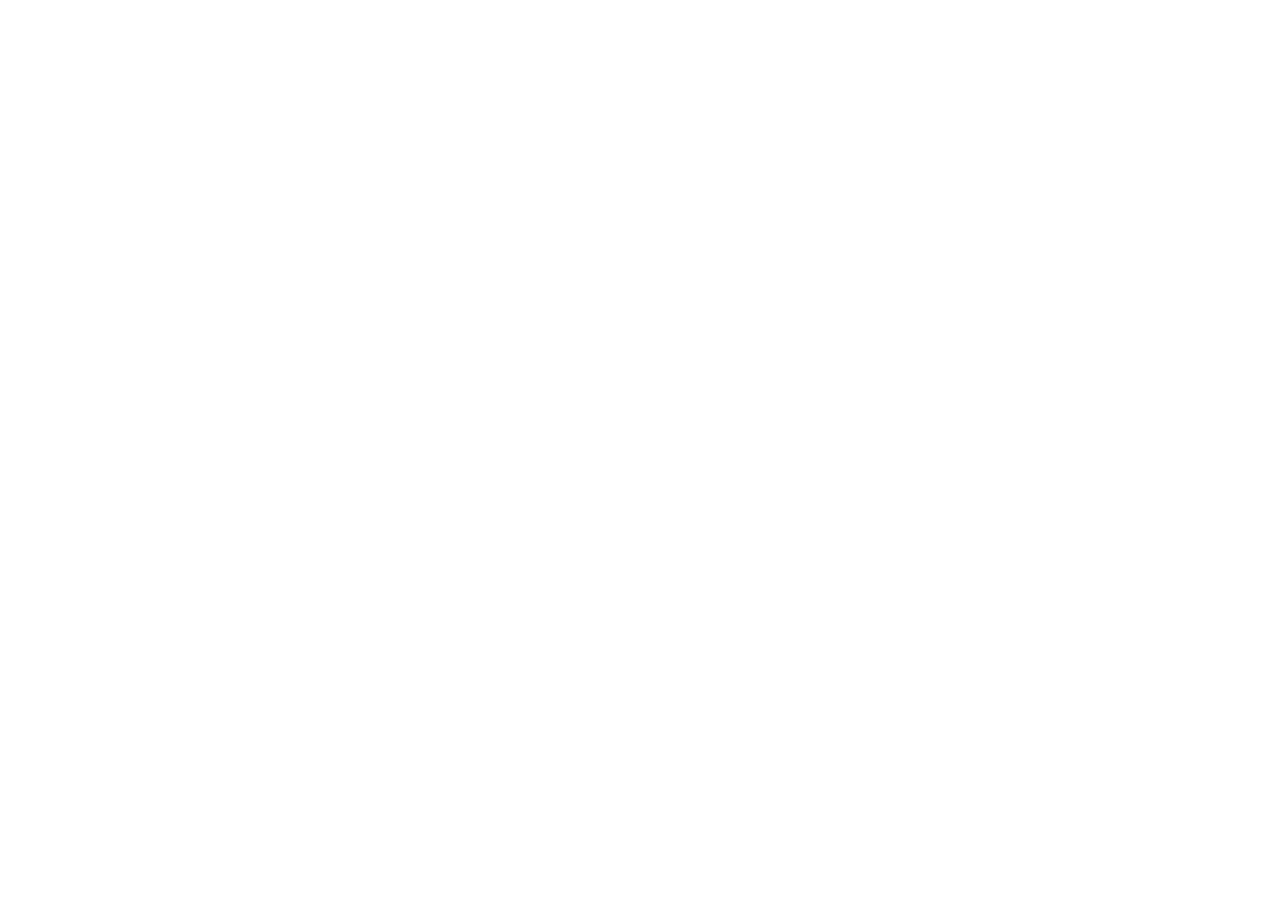
==== index.html @ 13bb92fa "Add files via upload" ====
<!doctype html>
<html lang="ja">
<head>
<meta charset="utf-8">
<meta name="viewport" content="width=device-width, initial-scale=1">
<title>カチタナ</title>
<meta name="description" content="好きなものの価値を、正しく知る。ジュエリー・腕時計・バッグの価値を記録する iPhone アプリ。">
<meta http-equiv="refresh" content="0; url=https://kachitana.notion.site/3f9dd8a45221804c98d0c7c14dd7be90">
<link rel="canonical" href="https://kachitana.notion.site/3f9dd8a45221804c98d0c7c14dd7be90">
<style>
  body { margin: 0; min-height: 100vh; display: flex; align-items: center; justify-content: center;
         background: #1F2A44; color: #fff; font-family: -apple-system, "Hiragino Sans", sans-serif; text-align: center; }
  a { color: #D9B66A; }
</style>
</head>
<body>
  <p>カチタナ<br><a href="https://kachitana.notion.site/3f9dd8a45221804c98d0c7c14dd7be90">トップページへ移動します</a></p>
</body>
</html>
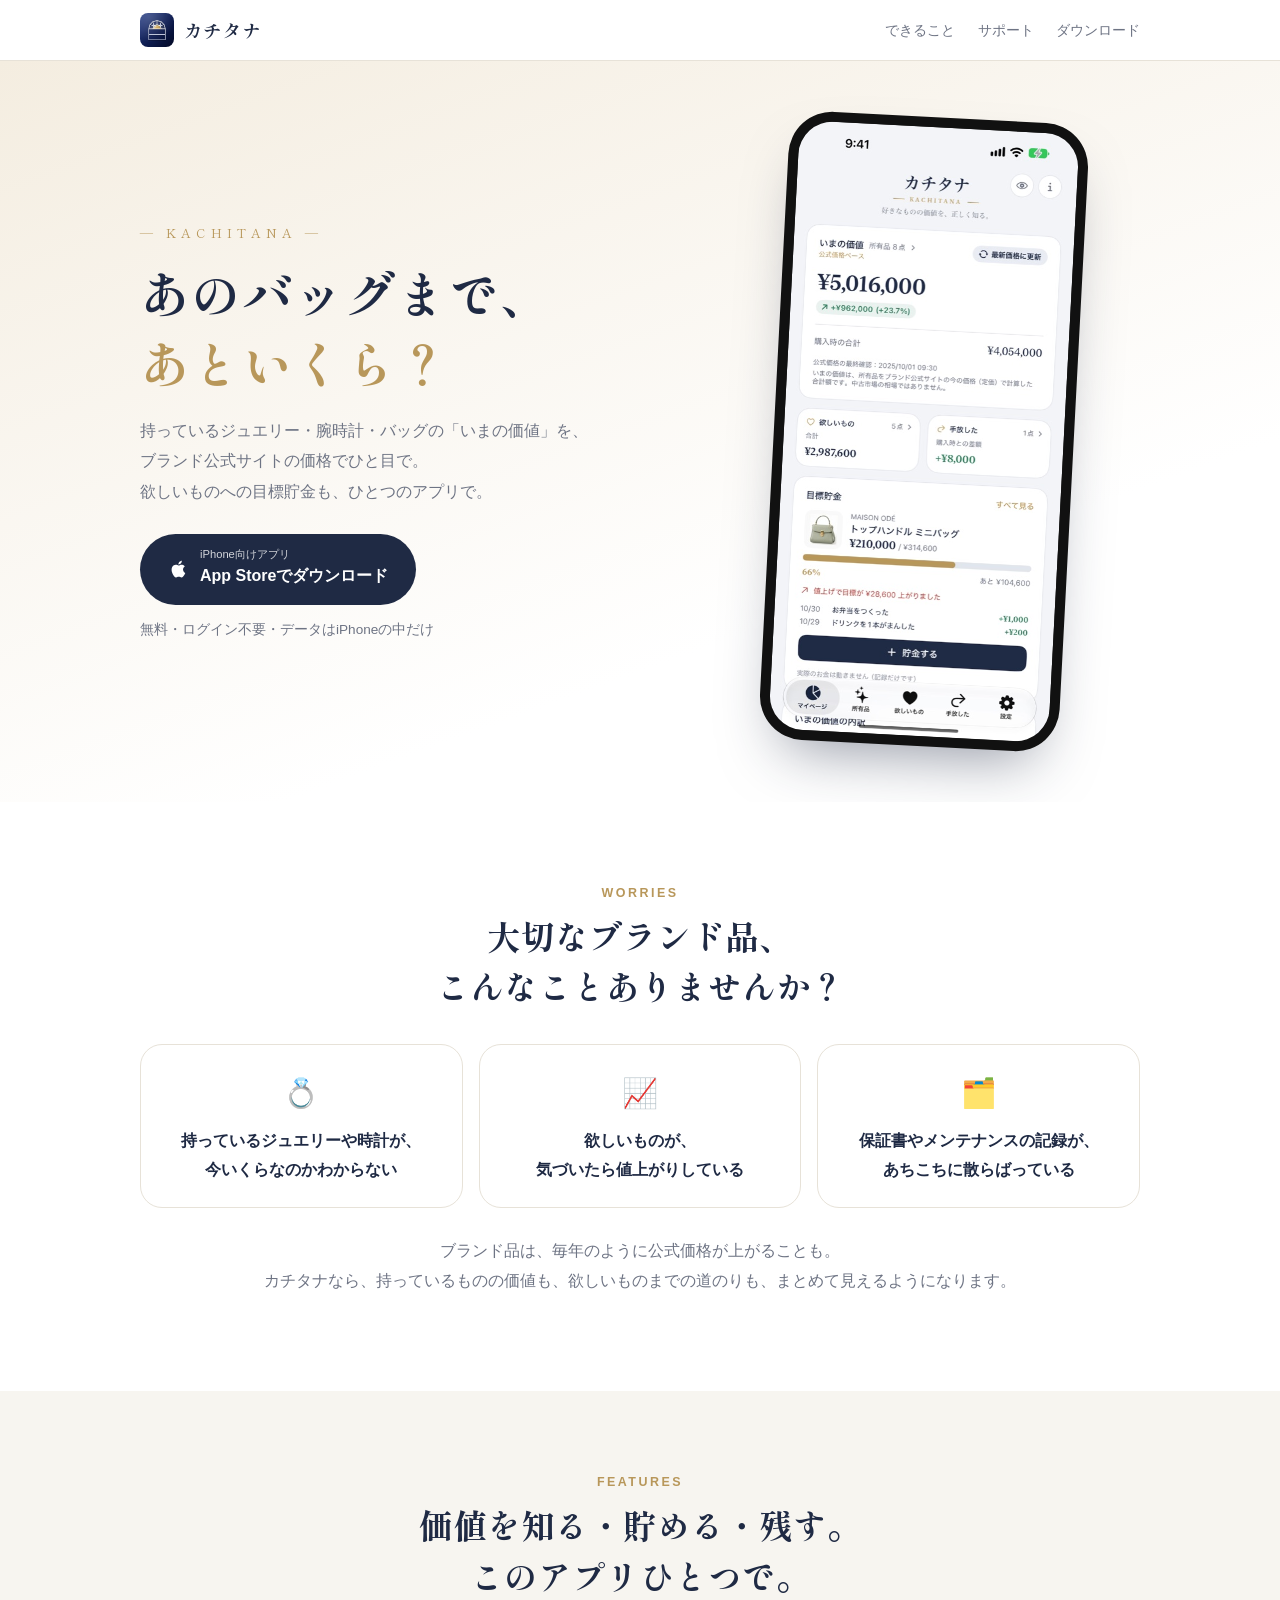
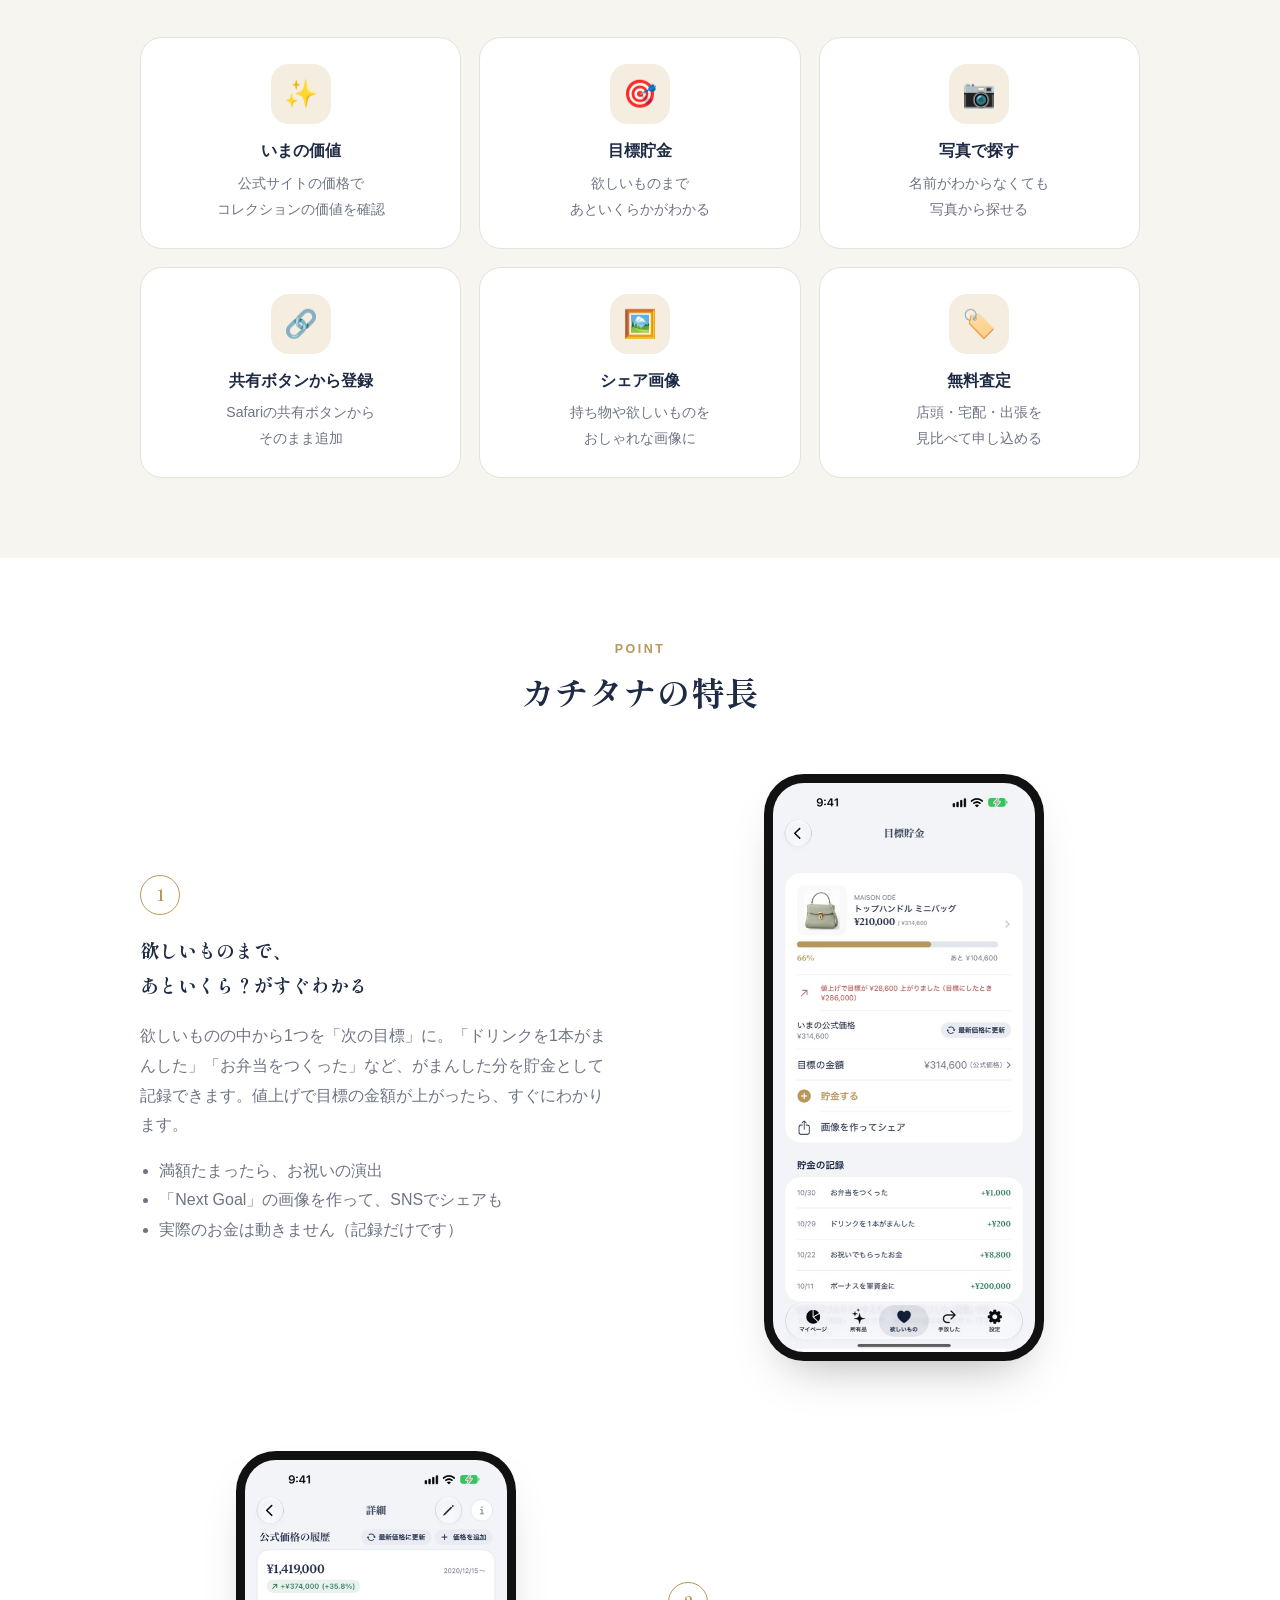
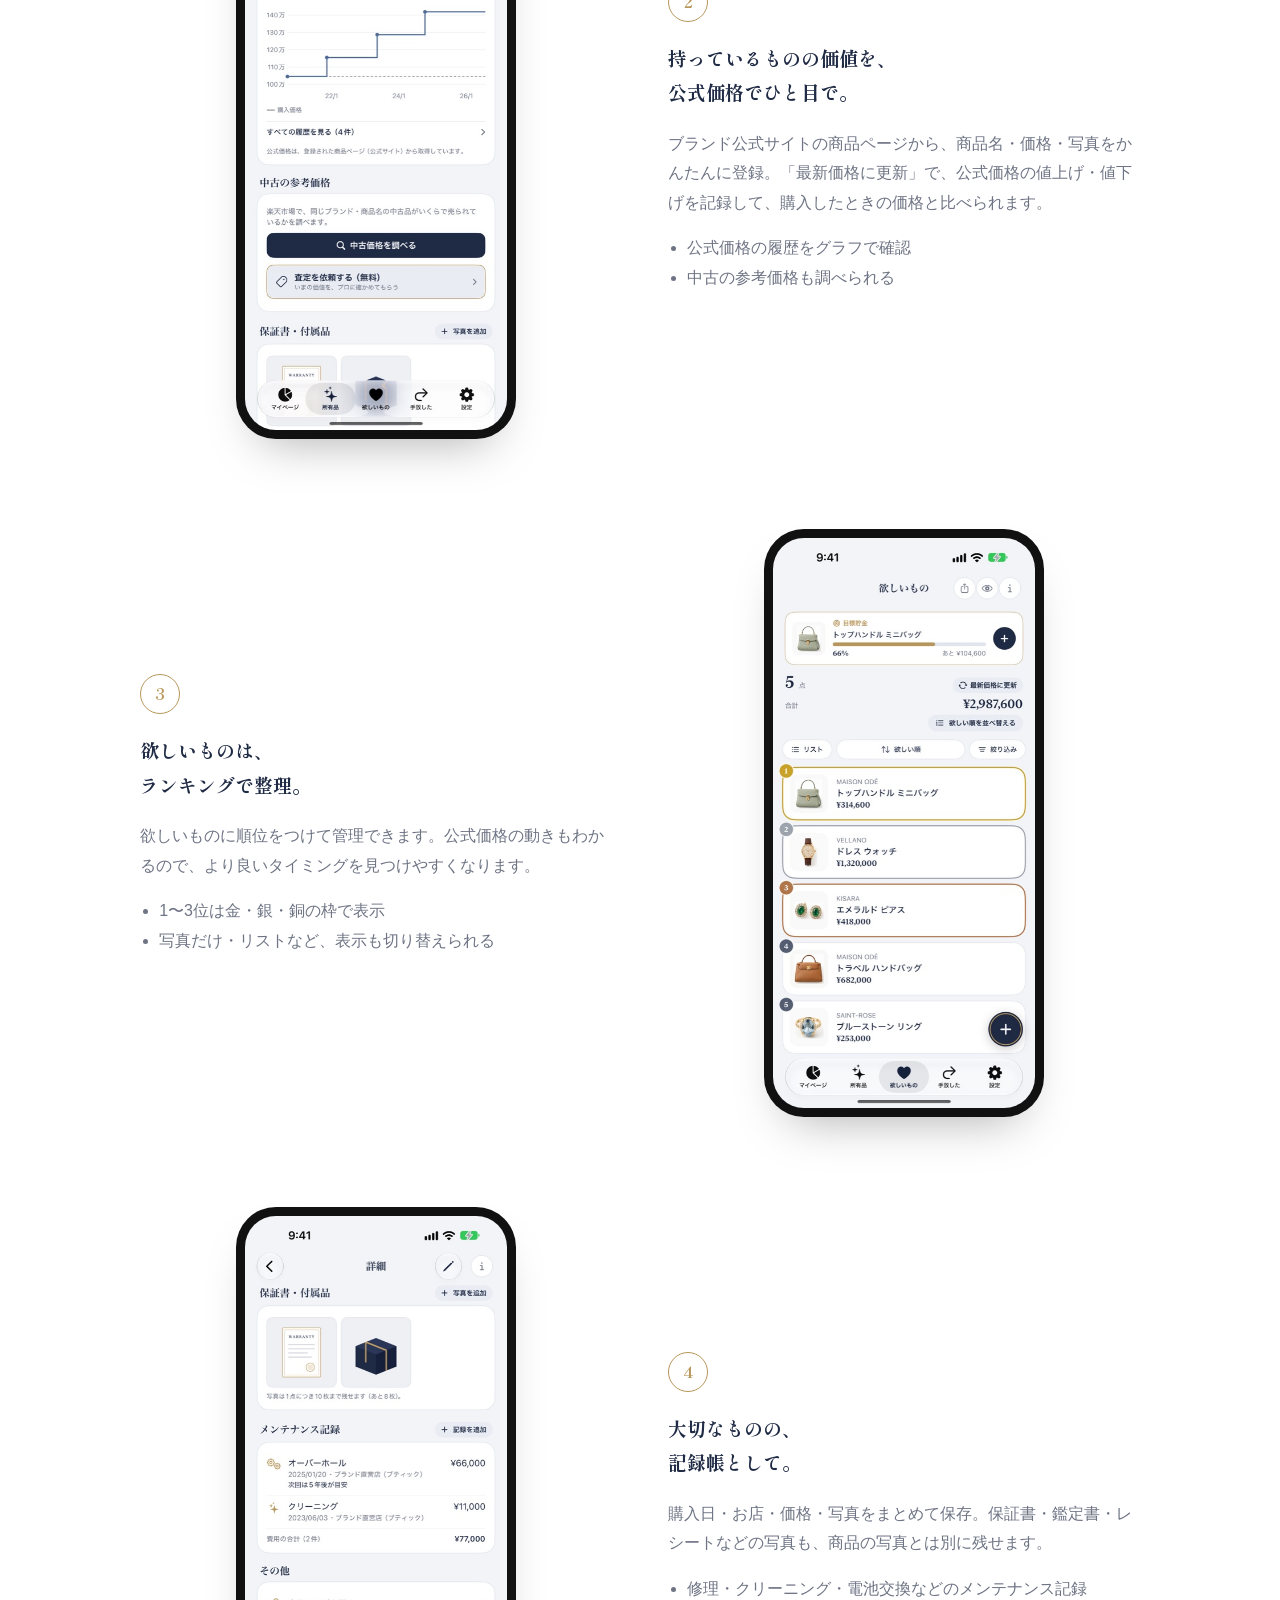
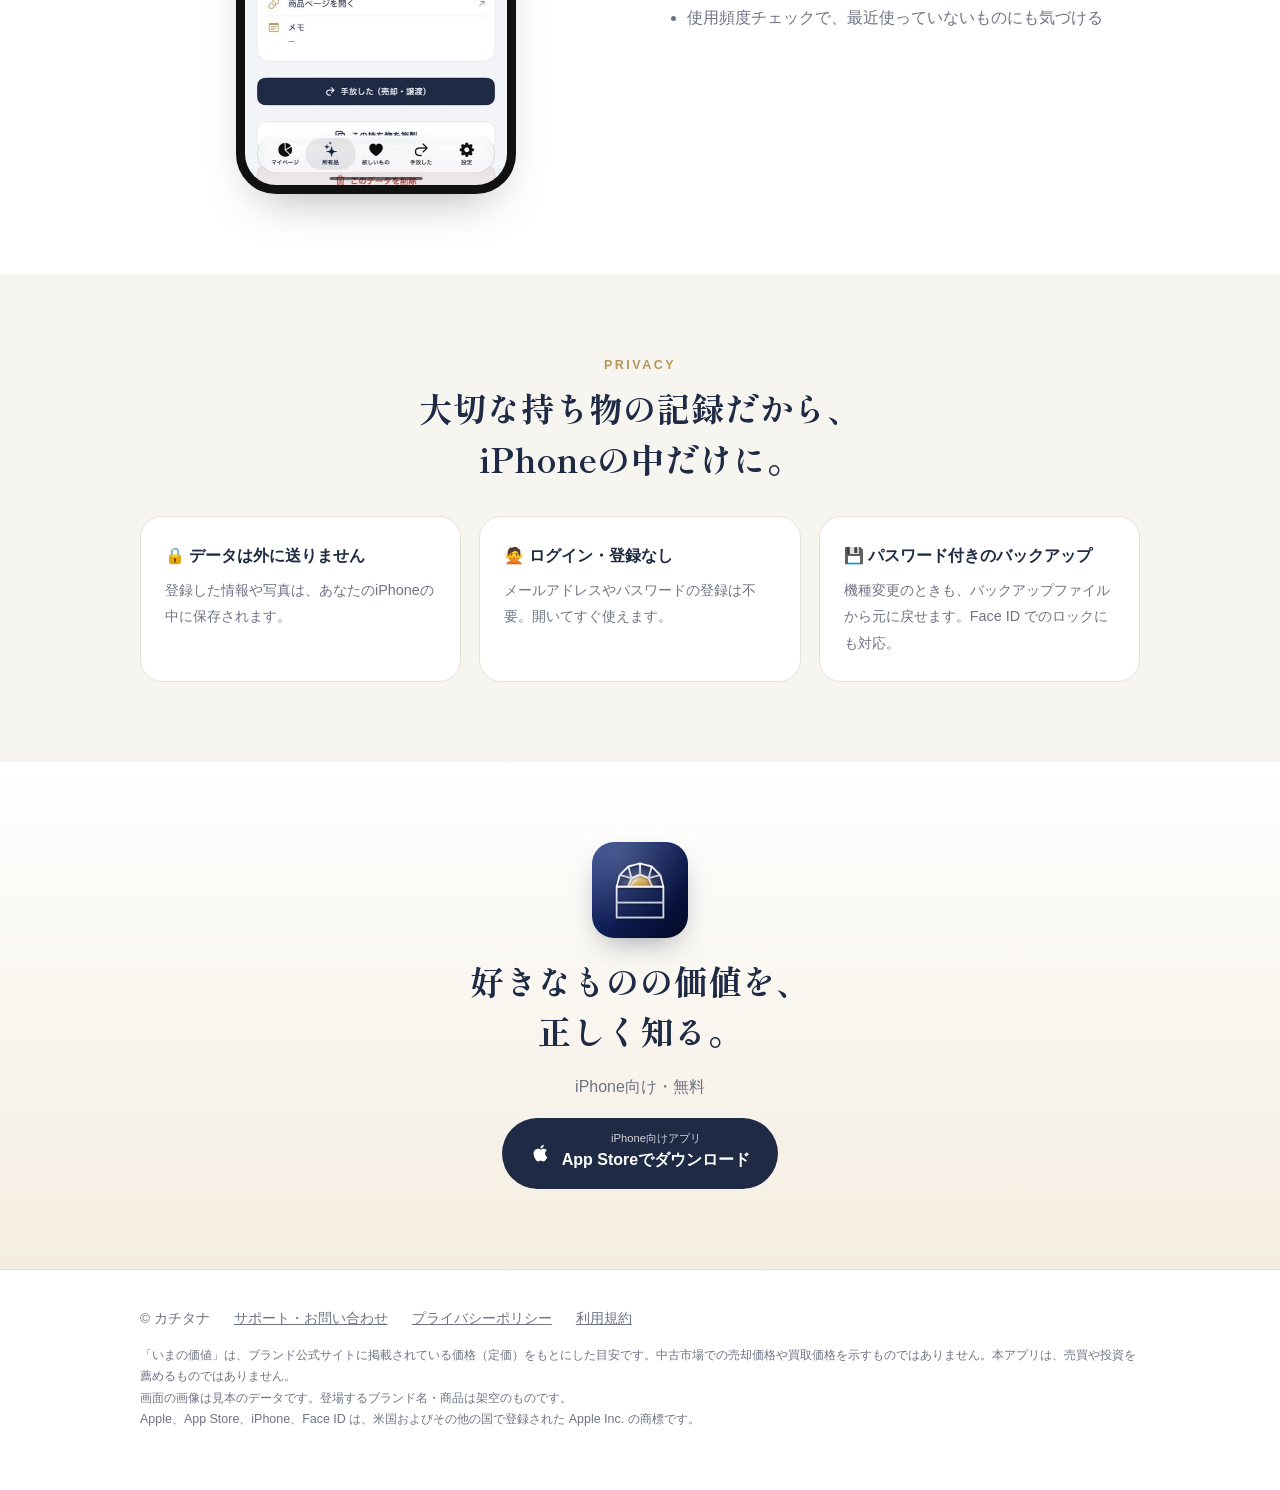
==== commit 7cb069df: "Add files via upload" ====
--- a/index.html
+++ b/index.html
@@ -3,17 +3,183 @@
 <head>
 <meta charset="utf-8">
 <meta name="viewport" content="width=device-width, initial-scale=1">
-<title>カチタナ</title>
-<meta name="description" content="好きなものの価値を、正しく知る。ジュエリー・腕時計・バッグの価値を記録する iPhone アプリ。">
-<meta http-equiv="refresh" content="0; url=https://kachitana.notion.site/3f9dd8a45221804c98d0c7c14dd7be90">
-<link rel="canonical" href="https://kachitana.notion.site/3f9dd8a45221804c98d0c7c14dd7be90">
-<style>
-  body { margin: 0; min-height: 100vh; display: flex; align-items: center; justify-content: center;
-         background: #1F2A44; color: #fff; font-family: -apple-system, "Hiragino Sans", sans-serif; text-align: center; }
-  a { color: #D9B66A; }
-</style>
+<title>カチタナ ｜ ブランド品の価値と、欲しいものへの目標貯金</title>
+<meta name="description" content="持っているジュエリー・腕時計・バッグの「いまの価値」を、ブランド公式サイトの価格でひと目で。欲しいものへの目標貯金もできるiPhoneアプリです。無料・ログイン不要。">
+<meta property="og:title" content="カチタナ">
+<meta property="og:description" content="好きなものの価値を、正しく知る。ブランド品の価値と、欲しいものへの目標貯金。">
+<meta property="og:image" content="https://kachitana.github.io/icon.png">
+<link rel="icon" href="favicon.png">
+<link rel="apple-touch-icon" href="icon.png">
+<link rel="preconnect" href="https://fonts.googleapis.com">
+<link rel="preconnect" href="https://fonts.gstatic.com" crossorigin>
+<link href="https://fonts.googleapis.com/css2?family=Shippori+Mincho:wght@500;700&display=swap" rel="stylesheet">
+<link rel="stylesheet" href="style.css">
 </head>
 <body>
-  <p>カチタナ<br><a href="https://kachitana.notion.site/3f9dd8a45221804c98d0c7c14dd7be90">トップページへ移動します</a></p>
+
+<header class="top">
+  <div class="wrap">
+    <a class="brand" href="./"><img src="icon.png" alt="">カチタナ</a>
+    <nav>
+      <a href="#features">できること</a>
+      <a href="https://kachitana.notion.site/3f9dd8a452218062bdd0f34f09278a10">サポート</a>
+      <a href="#download">ダウンロード</a>
+    </nav>
+  </div>
+</header>
+
+<main>
+  <!-- いちばん上 -->
+  <div class="hero">
+    <div class="wrap">
+      <div>
+        <div class="logo-line">— KACHITANA —</div>
+        <h1>あのバッグまで、<br><em>あといくら？</em></h1>
+        <p class="lead">持っているジュエリー・腕時計・バッグの「いまの価値」を、<br class="pc">
+          ブランド公式サイトの価格でひと目で。<br class="pc">
+          欲しいものへの目標貯金も、ひとつのアプリで。</p>
+        <a class="btn" href="https://apps.apple.com/app/apple-store/id6822594648?pt=129613981&amp;ct=website&amp;mt=8">
+          <svg class="apple" viewBox="0 0 24 24" aria-hidden="true"><path d="M16.37 12.6c-.02-2.3 1.88-3.4 1.97-3.46-1.07-1.57-2.74-1.79-3.33-1.81-1.42-.14-2.77.84-3.49.84-.72 0-1.83-.82-3.01-.8-1.55.02-2.98.9-3.78 2.29-1.61 2.8-.41 6.94 1.16 9.21.77 1.11 1.68 2.36 2.88 2.31 1.16-.05 1.59-.75 2.99-.75 1.4 0 1.79.75 3.01.72 1.24-.02 2.03-1.13 2.79-2.25.88-1.29 1.24-2.54 1.26-2.6-.03-.01-2.42-.93-2.45-3.7zM14.08 5.85c.64-.77 1.07-1.85.95-2.92-.92.04-2.03.61-2.69 1.38-.59.68-1.11 1.78-.97 2.83 1.02.08 2.07-.52 2.71-1.29z"/></svg>
+          <span><small>iPhone向けアプリ</small>App Storeでダウンロード</span></a>
+        <span class="badge-free">無料・ログイン不要・データはiPhoneの中だけ</span>
+      </div>
+      <div class="phone"><img src="s2-mypage.jpg" alt="マイページ。所有品のいまの価値の合計と、目標貯金の進み具合が表示されている"></div>
+    </div>
+  </div>
+
+  <!-- こんなことありませんか？ -->
+  <section>
+    <div class="wrap center">
+      <div class="eyebrow">Worries</div>
+      <h2>大切なブランド品、<br>こんなことありませんか？</h2>
+      <div class="worries">
+        <div class="worry"><span>💍</span>持っているジュエリーや時計が、<br>今いくらなのかわからない</div>
+        <div class="worry"><span>📈</span>欲しいものが、<br>気づいたら値上がりしている</div>
+        <div class="worry"><span>🗂️</span>保証書やメンテナンスの記録が、<br>あちこちに散らばっている</div>
+      </div>
+      <p class="sub" style="margin-top:28px">ブランド品は、毎年のように公式価格が上がることも。<br class="pc">
+        カチタナなら、持っているものの価値も、欲しいものまでの道のりも、まとめて見えるようになります。</p>
+    </div>
+  </section>
+
+  <!-- できること -->
+  <section class="alt" id="features">
+    <div class="wrap center">
+      <div class="eyebrow">Features</div>
+      <h2>価値を知る・貯める・残す。<br>このアプリひとつで。</h2>
+      <div class="grid6">
+        <div class="tile"><div class="ico">✨</div><b>いまの価値</b><p>公式サイトの価格で<br>コレクションの価値を確認</p></div>
+        <div class="tile"><div class="ico">🎯</div><b>目標貯金</b><p>欲しいものまで<br>あといくらかがわかる</p></div>
+        <div class="tile"><div class="ico">📷</div><b>写真で探す</b><p>名前がわからなくても<br>写真から探せる</p></div>
+        <div class="tile"><div class="ico">🔗</div><b>共有ボタンから登録</b><p>Safariの共有ボタンから<br>そのまま追加</p></div>
+        <div class="tile"><div class="ico">🖼️</div><b>シェア画像</b><p>持ち物や欲しいものを<br>おしゃれな画像に</p></div>
+        <div class="tile"><div class="ico">🏷️</div><b>無料査定</b><p>店頭・宅配・出張を<br>見比べて申し込める</p></div>
+      </div>
+    </div>
+  </section>
+
+  <!-- 特長 -->
+  <section>
+    <div class="wrap">
+      <div class="center" style="margin-bottom:56px">
+        <div class="eyebrow">Point</div>
+        <h2>カチタナの特長</h2>
+      </div>
+
+      <div class="feature">
+        <div>
+          <span class="num">1</span>
+          <h3>欲しいものまで、<br>あといくら？がすぐわかる</h3>
+          <p class="sub">欲しいものの中から1つを「次の目標」に。「ドリンクを1本がまんした」「お弁当をつくった」など、がまんした分を貯金として記録できます。値上げで目標の金額が上がったら、すぐにわかります。</p>
+          <ul>
+            <li>満額たまったら、お祝いの演出</li>
+            <li>「Next Goal」の画像を作って、SNSでシェアも</li>
+            <li>実際のお金は動きません（記録だけです）</li>
+          </ul>
+        </div>
+        <div class="shot"><img src="s9-goal-detail.jpg" alt="目標貯金の画面。目標まであといくらか、貯金の記録が表示されている" loading="lazy"></div>
+      </div>
+
+      <div class="feature reverse">
+        <div>
+          <span class="num">2</span>
+          <h3>持っているものの価値を、<br>公式価格でひと目で。</h3>
+          <p class="sub">ブランド公式サイトの商品ページから、商品名・価格・写真をかんたんに登録。「最新価格に更新」で、公式価格の値上げ・値下げを記録して、購入したときの価格と比べられます。</p>
+          <ul>
+            <li>公式価格の履歴をグラフで確認</li>
+            <li>中古の参考価格も調べられる</li>
+          </ul>
+        </div>
+        <div class="shot"><img src="s5-history.jpg" alt="商品の詳細画面。公式価格の履歴がグラフで表示されている" loading="lazy"></div>
+      </div>
+
+      <div class="feature">
+        <div>
+          <span class="num">3</span>
+          <h3>欲しいものは、<br>ランキングで整理。</h3>
+          <p class="sub">欲しいものに順位をつけて管理できます。公式価格の動きもわかるので、より良いタイミングを見つけやすくなります。</p>
+          <ul>
+            <li>1〜3位は金・銀・銅の枠で表示</li>
+            <li>写真だけ・リストなど、表示も切り替えられる</li>
+          </ul>
+        </div>
+        <div class="shot"><img src="s7-wanted.jpg" alt="欲しいものの一覧。順位つきで並んでいる" loading="lazy"></div>
+      </div>
+
+      <div class="feature reverse">
+        <div>
+          <span class="num">4</span>
+          <h3>大切なものの、<br>記録帳として。</h3>
+          <p class="sub">購入日・お店・価格・写真をまとめて保存。保証書・鑑定書・レシートなどの写真も、商品の写真とは別に残せます。</p>
+          <ul>
+            <li>修理・クリーニング・電池交換などのメンテナンス記録</li>
+            <li>使用頻度チェックで、最近使っていないものにも気づける</li>
+          </ul>
+        </div>
+        <div class="shot"><img src="s6-records.jpg" alt="詳細画面。保証書の写真とメンテナンス記録が表示されている" loading="lazy"></div>
+      </div>
+    </div>
+  </section>
+
+  <!-- プライバシー -->
+  <section class="alt">
+    <div class="wrap center">
+      <div class="eyebrow">Privacy</div>
+      <h2>大切な持ち物の記録だから、<br>iPhoneの中だけに。</h2>
+      <div class="trust" style="text-align:left">
+        <div><b>🔒 データは外に送りません</b><p>登録した情報や写真は、あなたのiPhoneの中に保存されます。</p></div>
+        <div><b>🙅 ログイン・登録なし</b><p>メールアドレスやパスワードの登録は不要。開いてすぐ使えます。</p></div>
+        <div><b>💾 パスワード付きのバックアップ</b><p>機種変更のときも、バックアップファイルから元に戻せます。Face ID でのロックにも対応。</p></div>
+      </div>
+    </div>
+  </section>
+
+  <!-- ダウンロード -->
+  <section class="cta" id="download">
+    <div class="wrap">
+      <img class="icon" src="icon.png" alt="カチタナのアイコン">
+      <h2>好きなものの価値を、<br>正しく知る。</h2>
+      <p class="sub">iPhone向け・無料</p>
+      <a class="btn" href="https://apps.apple.com/app/apple-store/id6822594648?pt=129613981&amp;ct=website&amp;mt=8">
+        <svg class="apple" viewBox="0 0 24 24" aria-hidden="true"><path d="M16.37 12.6c-.02-2.3 1.88-3.4 1.97-3.46-1.07-1.57-2.74-1.79-3.33-1.81-1.42-.14-2.77.84-3.49.84-.72 0-1.83-.82-3.01-.8-1.55.02-2.98.9-3.78 2.29-1.61 2.8-.41 6.94 1.16 9.21.77 1.11 1.68 2.36 2.88 2.31 1.16-.05 1.59-.75 2.99-.75 1.4 0 1.79.75 3.01.72 1.24-.02 2.03-1.13 2.79-2.25.88-1.29 1.24-2.54 1.26-2.6-.03-.01-2.42-.93-2.45-3.7zM14.08 5.85c.64-.77 1.07-1.85.95-2.92-.92.04-2.03.61-2.69 1.38-.59.68-1.11 1.78-.97 2.83 1.02.08 2.07-.52 2.71-1.29z"/></svg>
+        <span><small>iPhone向けアプリ</small>App Storeでダウンロード</span></a>
+    </div>
+  </section>
+</main>
+
+<footer>
+  <div class="wrap">
+    <div class="links">
+      <span>© カチタナ</span>
+      <a href="https://kachitana.notion.site/3f9dd8a452218062bdd0f34f09278a10">サポート・お問い合わせ</a>
+      <a href="https://kachitana.notion.site/3f3dd8a4522180deb1ccfb804806c830">プライバシーポリシー</a>
+      <a href="https://kachitana.notion.site/3f9dd8a45221805db974fde61a3b09d9">利用規約</a>
+    </div>
+    <p class="note">「いまの価値」は、ブランド公式サイトに掲載されている価格（定価）をもとにした目安です。中古市場での売却価格や買取価格を示すものではありません。本アプリは、売買や投資を薦めるものではありません。<br>
+      画面の画像は見本のデータです。登場するブランド名・商品は架空のものです。<br>
+      Apple、App Store、iPhone、Face ID は、米国およびその他の国で登録された Apple Inc. の商標です。</p>
+  </div>
+</footer>
+
 </body>
 </html>
--- a/style.css
+++ b/style.css
@@ -0,0 +1,120 @@
+:root {
+  --navy: #1F2A44;
+  --gold: #B8975A;
+  --gold-soft: #F4EDE0;
+  --text: #1F2A44;
+  --sub: #6E7484;
+  --bg: #FFFFFF;
+  --bg-alt: #F7F5F0;
+  --card: #FFFFFF;
+  --line: #E7E2D8;
+  --btn-bg: #1F2A44;
+  --btn-text: #FFFFFF;
+  --radius: 22px;
+}
+@media (prefers-color-scheme: dark) {
+  :root {
+    --text: #ECE7DD; --sub: #A2A7B4; --bg: #141A2B; --bg-alt: #1A2236; --card: #1F2840; --line: #2E3852;
+    --gold: #CDAE74; --gold-soft: #242B3C; --btn-bg: #CDAE74; --btn-text: #141A2B;
+  }
+}
+
+* { box-sizing: border-box; }
+html { scroll-behavior: smooth; }
+body {
+  margin: 0; background: var(--bg); color: var(--text);
+  font-family: -apple-system, "Hiragino Sans", "Noto Sans JP", sans-serif;
+  line-height: 1.85; -webkit-font-smoothing: antialiased;
+}
+h1, h2, h3, .serif { font-family: "Shippori Mincho", "Hiragino Mincho ProN", serif; font-weight: 700; }
+img { max-width: 100%; display: block; }
+a { color: var(--gold); }
+.wrap { max-width: 1040px; margin: 0 auto; padding: 0 20px; }
+
+/* ヘッダー */
+.top { position: sticky; top: 0; z-index: 10; background: color-mix(in srgb, var(--bg) 88%, transparent);
+       backdrop-filter: blur(12px); -webkit-backdrop-filter: blur(12px); border-bottom: 1px solid var(--line); }
+.top .wrap { display: flex; align-items: center; justify-content: space-between; height: 60px; }
+.brand { display: flex; align-items: center; gap: 10px; color: var(--text); text-decoration: none;
+         font-family: "Shippori Mincho", serif; font-weight: 700; font-size: 1.15rem; letter-spacing: 0.08em; }
+.brand img { width: 34px; height: 34px; border-radius: 8px; }
+.top nav a { color: var(--sub); text-decoration: none; font-size: 0.9rem; margin-left: 18px; }
+.top nav a:hover { color: var(--gold); }
+
+/* ボタン */
+.btn { display: inline-flex; align-items: center; gap: 10px; background: var(--btn-bg); color: var(--btn-text);
+       padding: 14px 28px; border-radius: 999px; font-weight: 700; text-decoration: none; }
+.btn small { display: block; font-size: 0.7rem; font-weight: 500; opacity: 0.8; line-height: 1.2; }
+.btn .apple { width: 22px; height: 22px; fill: currentColor; }
+.badge-free { display: block; margin-top: 12px; font-size: 0.85rem; color: var(--sub); }
+
+/* ヒーロー */
+.hero { background: linear-gradient(160deg, var(--gold-soft), var(--bg) 70%); overflow: hidden; }
+.hero .wrap { display: grid; grid-template-columns: 1.1fr 0.9fr; gap: 40px; align-items: center; padding-top: 56px; padding-bottom: 56px; }
+.logo-line { color: var(--gold); letter-spacing: 0.4em; font-size: 0.8rem; margin-bottom: 14px; font-family: "Shippori Mincho", serif; }
+.hero h1 { font-size: clamp(2rem, 5vw, 3.1rem); line-height: 1.4; margin: 0 0 18px; letter-spacing: 0.03em; }
+.hero h1 em { font-style: normal; color: var(--gold); }
+.hero p.lead { font-size: 1.02rem; color: var(--sub); margin: 0 0 28px; }
+.phone { justify-self: center; width: min(300px, 80%); border-radius: 44px; padding: 10px; background: #111;
+         box-shadow: 0 30px 60px -24px rgba(31, 42, 68, 0.5); transform: rotate(3deg); }
+.phone img { border-radius: 34px; }
+
+/* セクション共通 */
+section { padding: 80px 0; }
+section.alt { background: var(--bg-alt); }
+.eyebrow { color: var(--gold); font-weight: 700; letter-spacing: 0.2em; font-size: 0.78rem; text-transform: uppercase; }
+h2 { font-size: clamp(1.5rem, 3.4vw, 2.1rem); line-height: 1.5; margin: 6px 0 16px; }
+.center { text-align: center; }
+.sub { color: var(--sub); }
+
+/* お悩み */
+.worries { display: grid; grid-template-columns: repeat(3, 1fr); gap: 16px; margin-top: 32px; }
+.worry { background: var(--card); border: 1px solid var(--line); border-radius: var(--radius); padding: 22px; font-weight: 600; }
+.worry span { display: block; font-size: 1.8rem; margin-bottom: 6px; }
+
+/* できること */
+.grid6 { display: grid; grid-template-columns: repeat(3, 1fr); gap: 18px; margin-top: 36px; }
+.tile { background: var(--card); border-radius: var(--radius); padding: 26px 22px; text-align: center; border: 1px solid var(--line); }
+.tile .ico { width: 60px; height: 60px; margin: 0 auto 12px; border-radius: 18px; display: grid; place-items: center;
+             font-size: 1.7rem; background: var(--gold-soft); }
+.tile b { display: block; font-size: 1rem; margin-bottom: 4px; }
+.tile p { margin: 0; font-size: 0.88rem; color: var(--sub); }
+
+/* 特長（左右交互） */
+.feature { display: grid; grid-template-columns: 1fr 1fr; gap: 56px; align-items: center; }
+.feature + .feature { margin-top: 90px; }
+.feature.reverse > div:first-child { order: 2; }
+.feature .shot { justify-self: center; width: min(280px, 80%); border-radius: 40px; padding: 9px; background: #111;
+                 box-shadow: 0 24px 50px -24px rgba(0,0,0,0.35); }
+.feature .shot img { border-radius: 31px; }
+.num { display: inline-grid; place-items: center; width: 40px; height: 40px; border-radius: 50%;
+       border: 1.5px solid var(--gold); color: var(--gold); font-family: "Shippori Mincho", serif; font-weight: 700; }
+.feature ul { padding-left: 1.2em; color: var(--sub); }
+
+/* 安心 */
+.trust { display: grid; grid-template-columns: repeat(3, 1fr); gap: 18px; margin-top: 32px; }
+.trust div { background: var(--card); border-radius: var(--radius); padding: 24px; border: 1px solid var(--line); }
+.trust b { display: block; margin-bottom: 6px; }
+.trust p { margin: 0; font-size: 0.9rem; color: var(--sub); }
+
+/* 最後の呼びかけ */
+.cta { text-align: center; background: linear-gradient(180deg, var(--bg), var(--gold-soft)); }
+.cta img.icon { width: 96px; height: 96px; border-radius: 22px; margin: 0 auto 18px; box-shadow: 0 12px 30px -12px rgba(31,42,68,.5); }
+
+/* フッター */
+footer { padding: 36px 0 48px; border-top: 1px solid var(--line); font-size: 0.85rem; color: var(--sub); }
+footer .links { display: flex; flex-wrap: wrap; gap: 8px 24px; }
+footer a { color: var(--sub); }
+.note { font-size: 0.78rem; color: var(--sub); margin-top: 14px; line-height: 1.7; }
+
+@media (max-width: 760px) {
+  br.pc { display: none; }
+  .hero .wrap, .feature { grid-template-columns: 1fr; }
+  .feature { gap: 28px; }
+  .feature.reverse > div:first-child { order: 0; }
+  .worries, .trust { grid-template-columns: 1fr; }
+  .grid6 { grid-template-columns: repeat(2, 1fr); gap: 12px; }
+  .tile { padding: 20px 14px; }
+  .top nav a:not(:last-child) { display: none; }
+  section { padding: 60px 0; }
+}
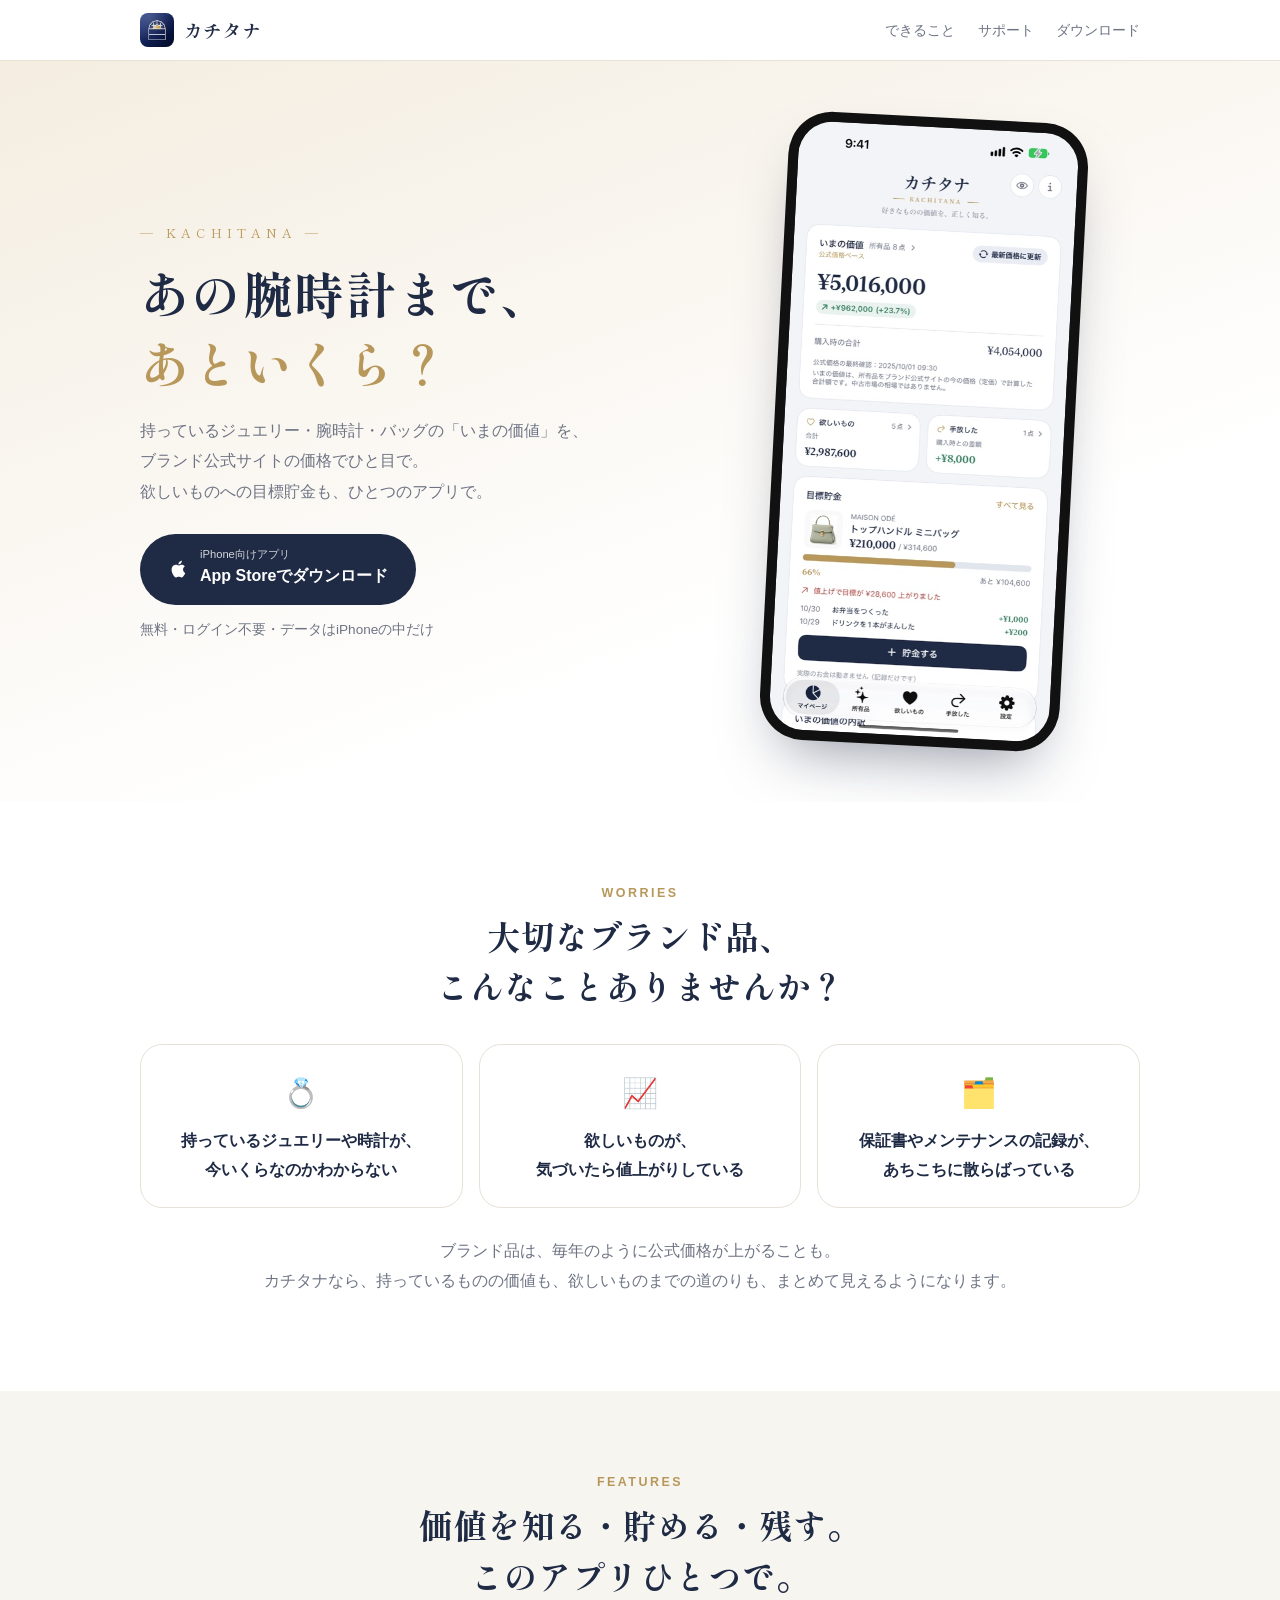
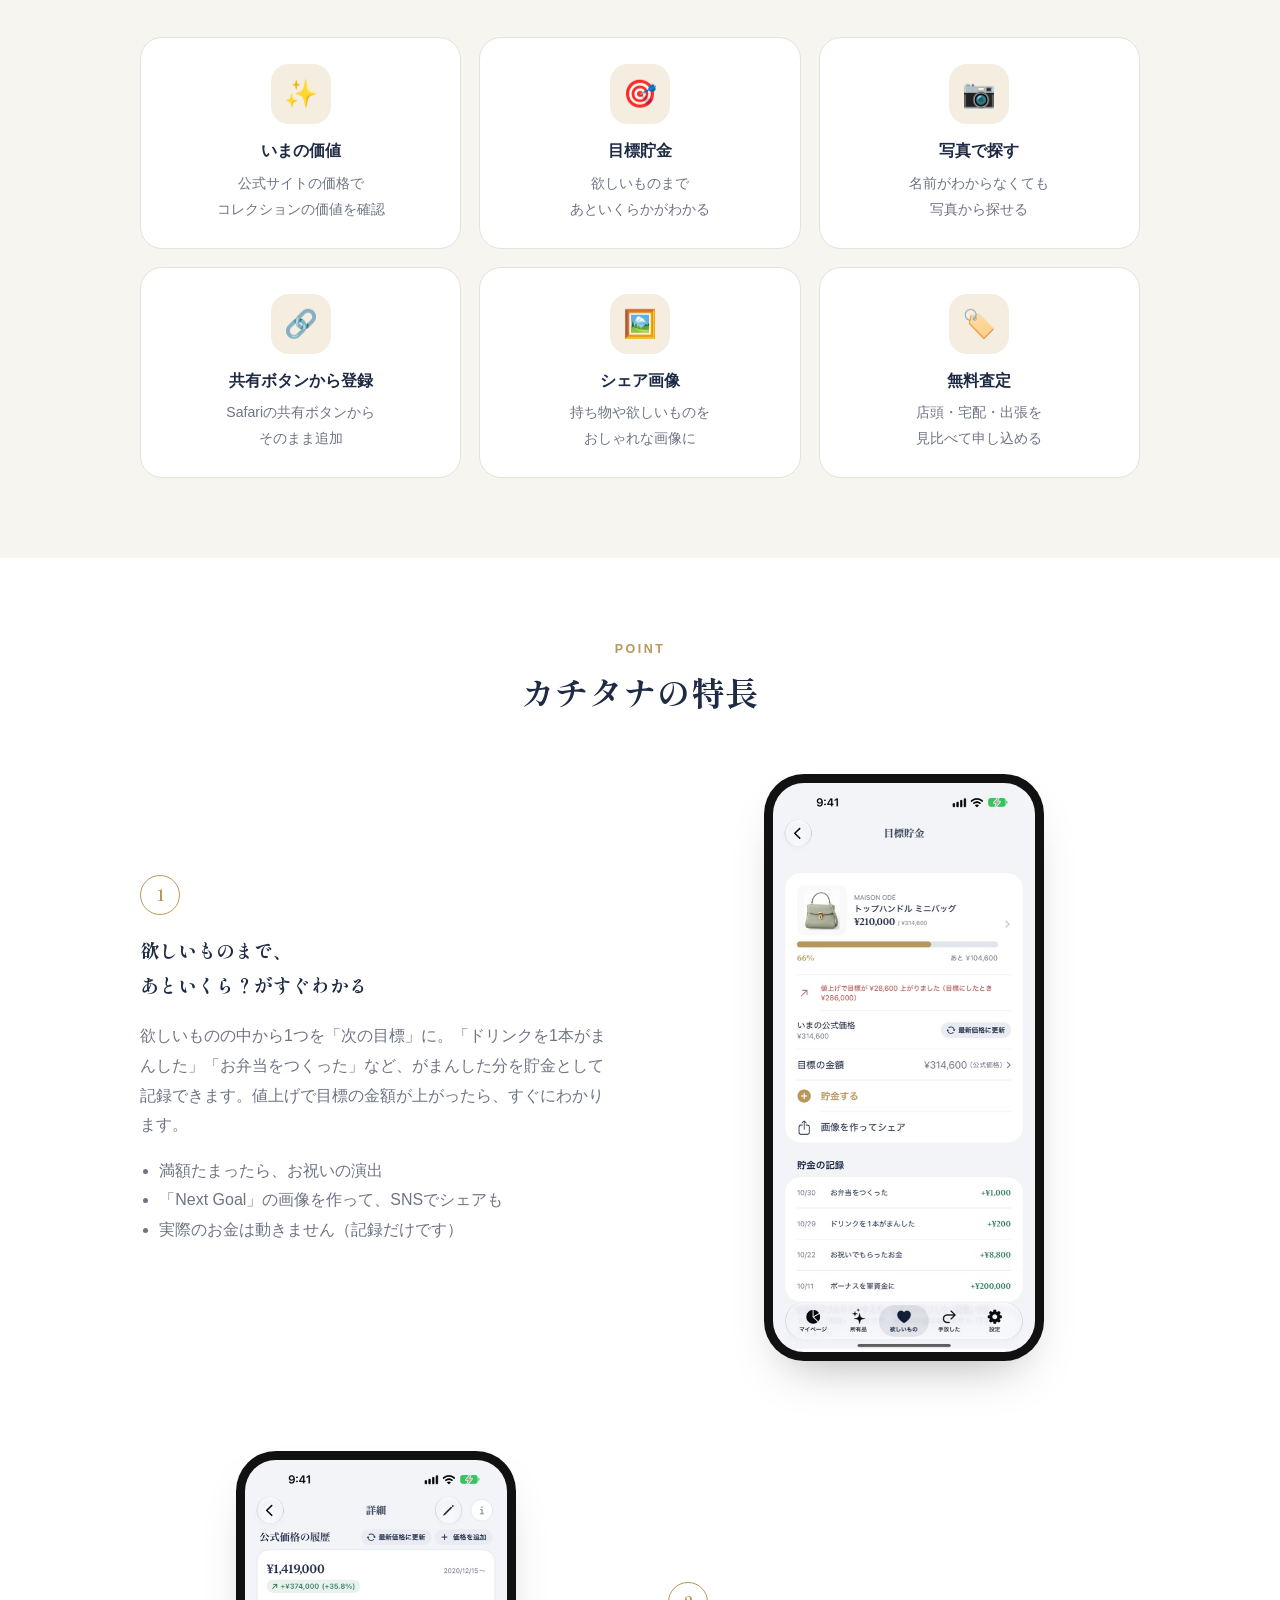
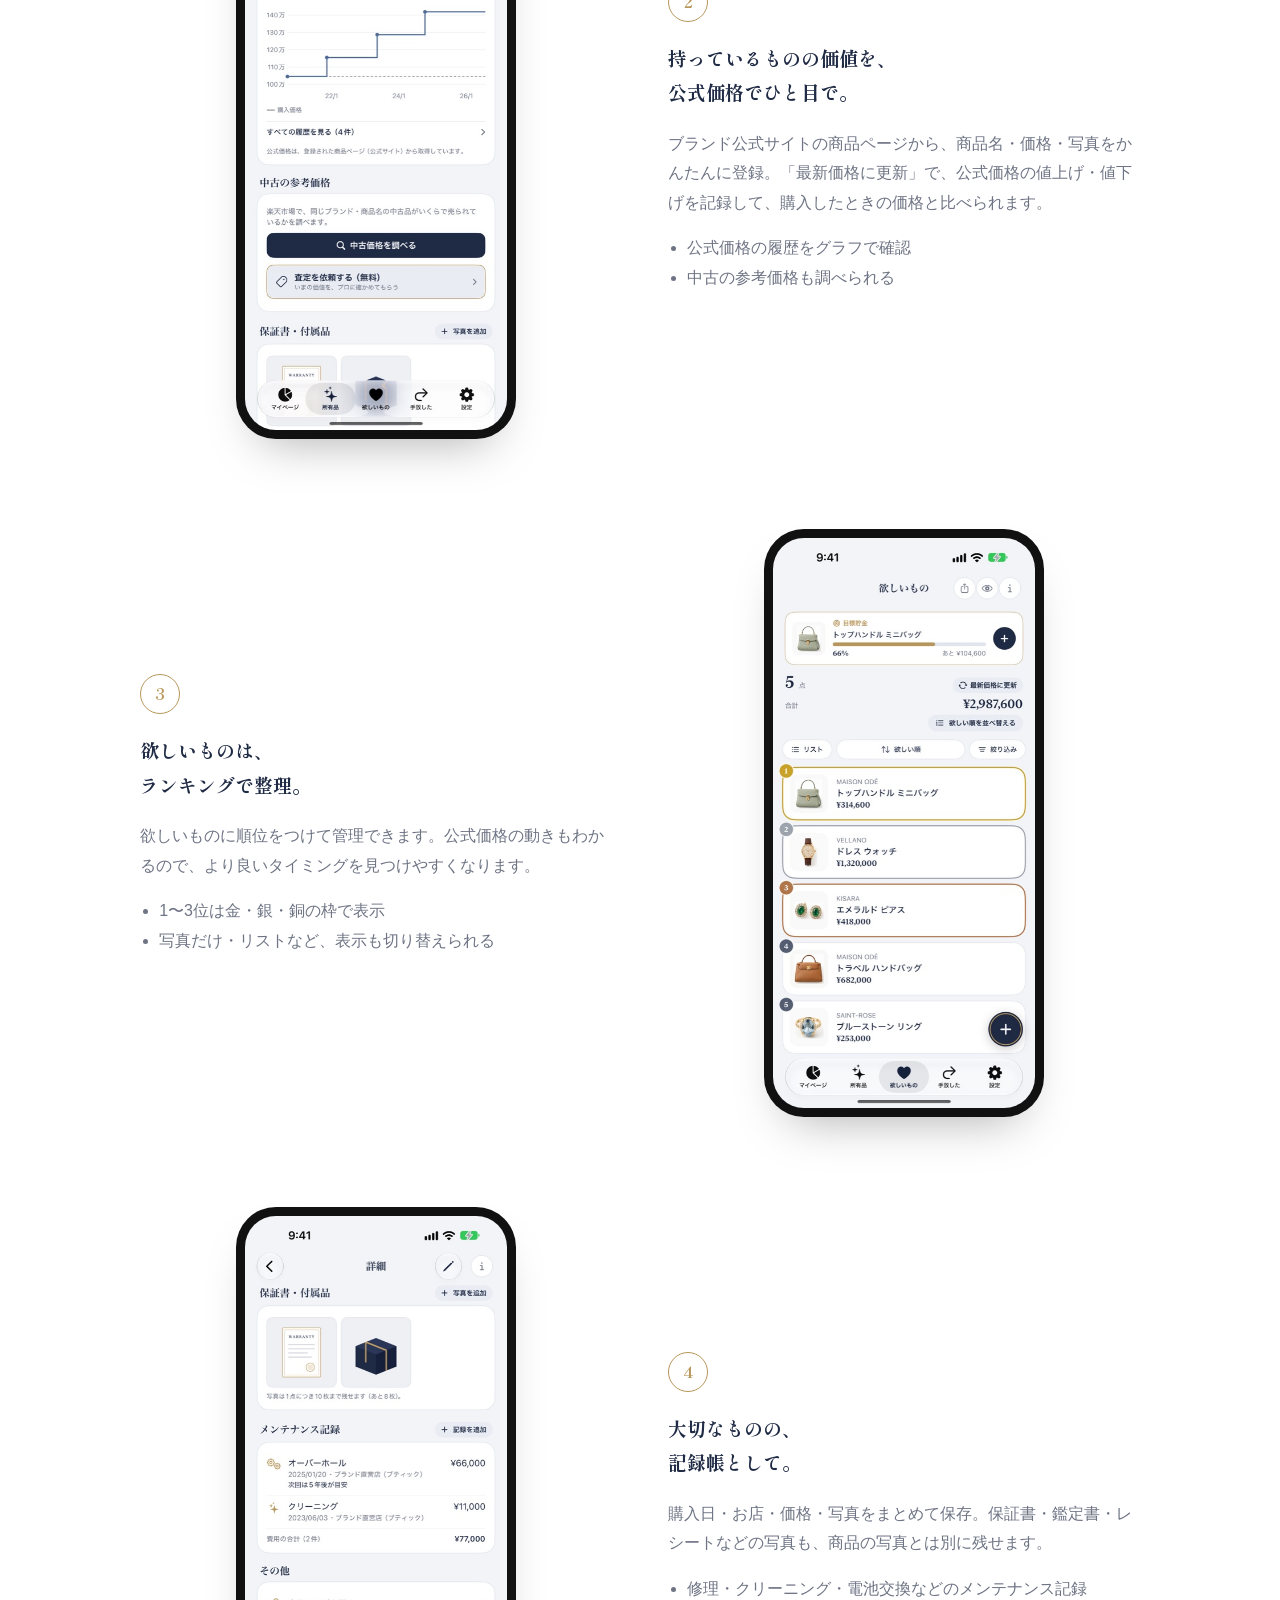
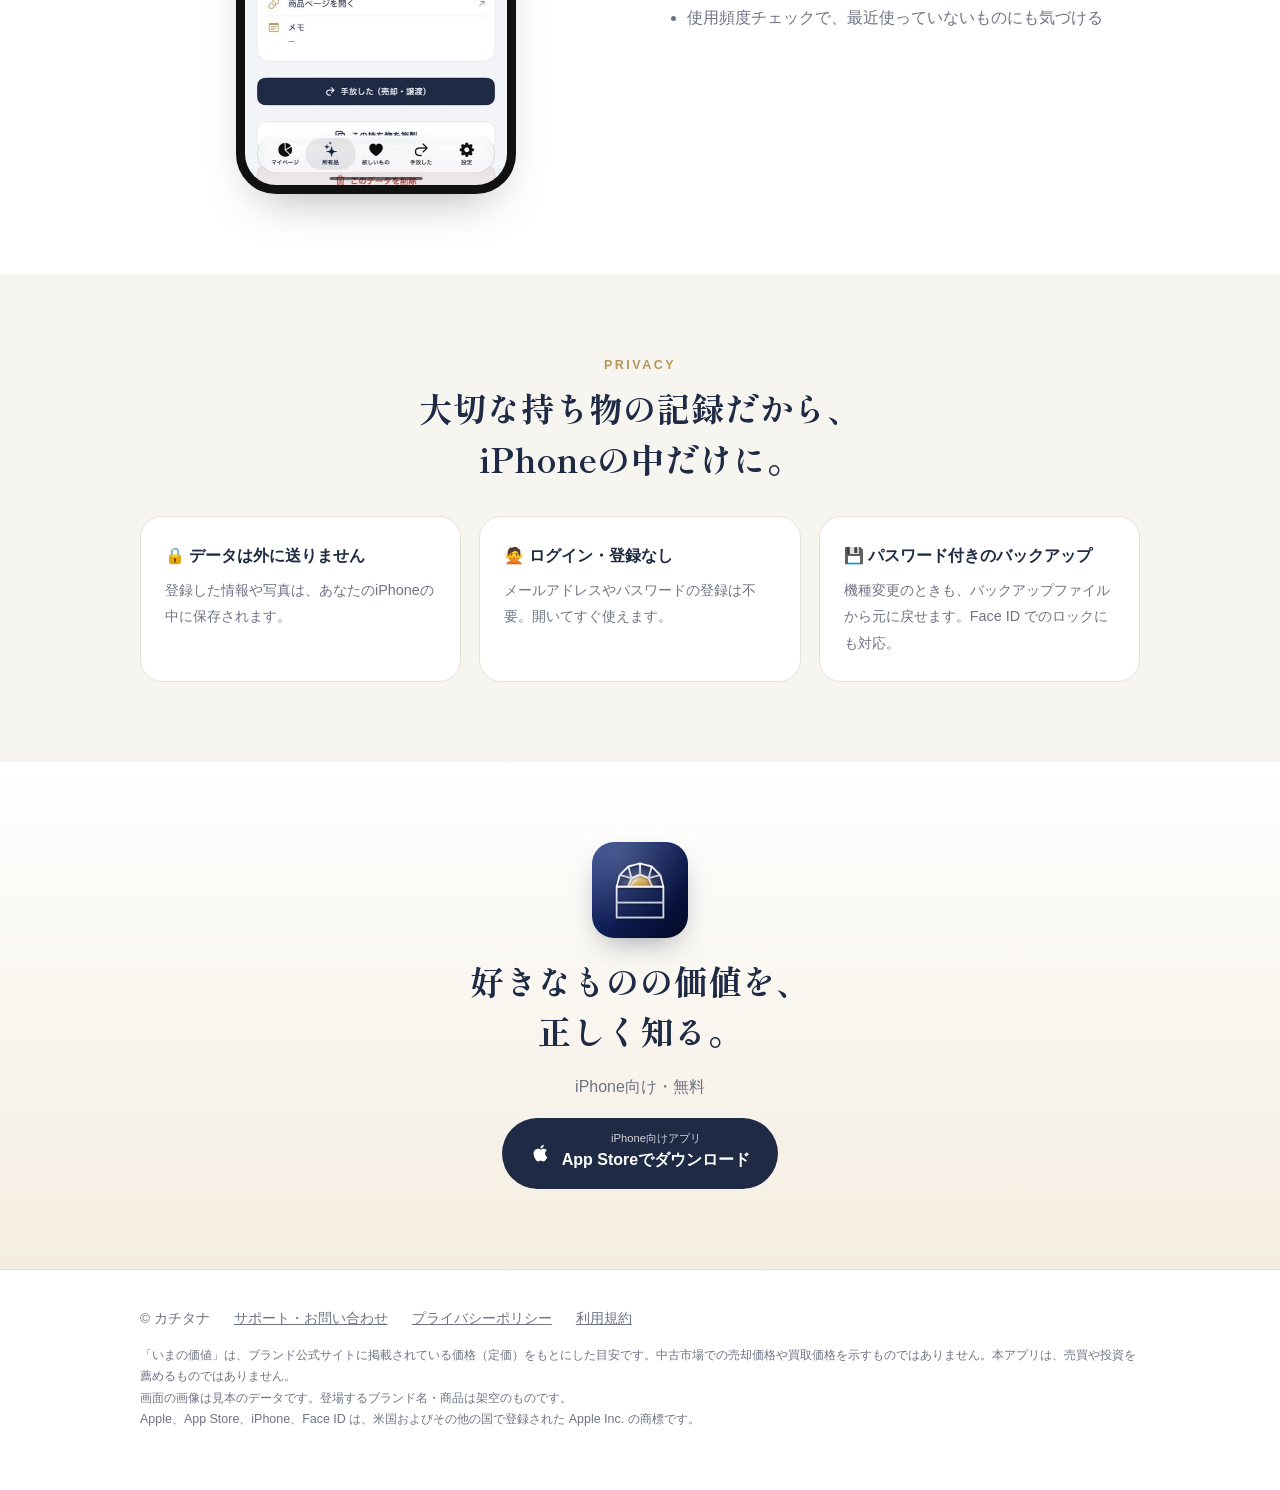
==== commit 7720368c: "Add files via upload" ====
--- a/index.html
+++ b/index.html
@@ -22,7 +22,7 @@
     <a class="brand" href="./"><img src="icon.png" alt="">カチタナ</a>
     <nav>
       <a href="#features">できること</a>
-      <a href="https://kachitana.notion.site/3f9dd8a452218062bdd0f34f09278a10">サポート</a>
+      <a href="support.html">サポート</a>
       <a href="#download">ダウンロード</a>
     </nav>
   </div>
@@ -34,7 +34,7 @@
     <div class="wrap">
       <div>
         <div class="logo-line">— KACHITANA —</div>
-        <h1>あのバッグまで、<br><em>あといくら？</em></h1>
+        <h1>あの腕時計まで、<br><em>あといくら？</em></h1>
         <p class="lead">持っているジュエリー・腕時計・バッグの「いまの価値」を、<br class="pc">
           ブランド公式サイトの価格でひと目で。<br class="pc">
           欲しいものへの目標貯金も、ひとつのアプリで。</p>
@@ -171,9 +171,9 @@
   <div class="wrap">
     <div class="links">
       <span>© カチタナ</span>
-      <a href="https://kachitana.notion.site/3f9dd8a452218062bdd0f34f09278a10">サポート・お問い合わせ</a>
-      <a href="https://kachitana.notion.site/3f3dd8a4522180deb1ccfb804806c830">プライバシーポリシー</a>
-      <a href="https://kachitana.notion.site/3f9dd8a45221805db974fde61a3b09d9">利用規約</a>
+      <a href="support.html">サポート・お問い合わせ</a>
+      <a href="privacy.html">プライバシーポリシー</a>
+      <a href="terms.html">利用規約</a>
     </div>
     <p class="note">「いまの価値」は、ブランド公式サイトに掲載されている価格（定価）をもとにした目安です。中古市場での売却価格や買取価格を示すものではありません。本アプリは、売買や投資を薦めるものではありません。<br>
       画面の画像は見本のデータです。登場するブランド名・商品は架空のものです。<br>
